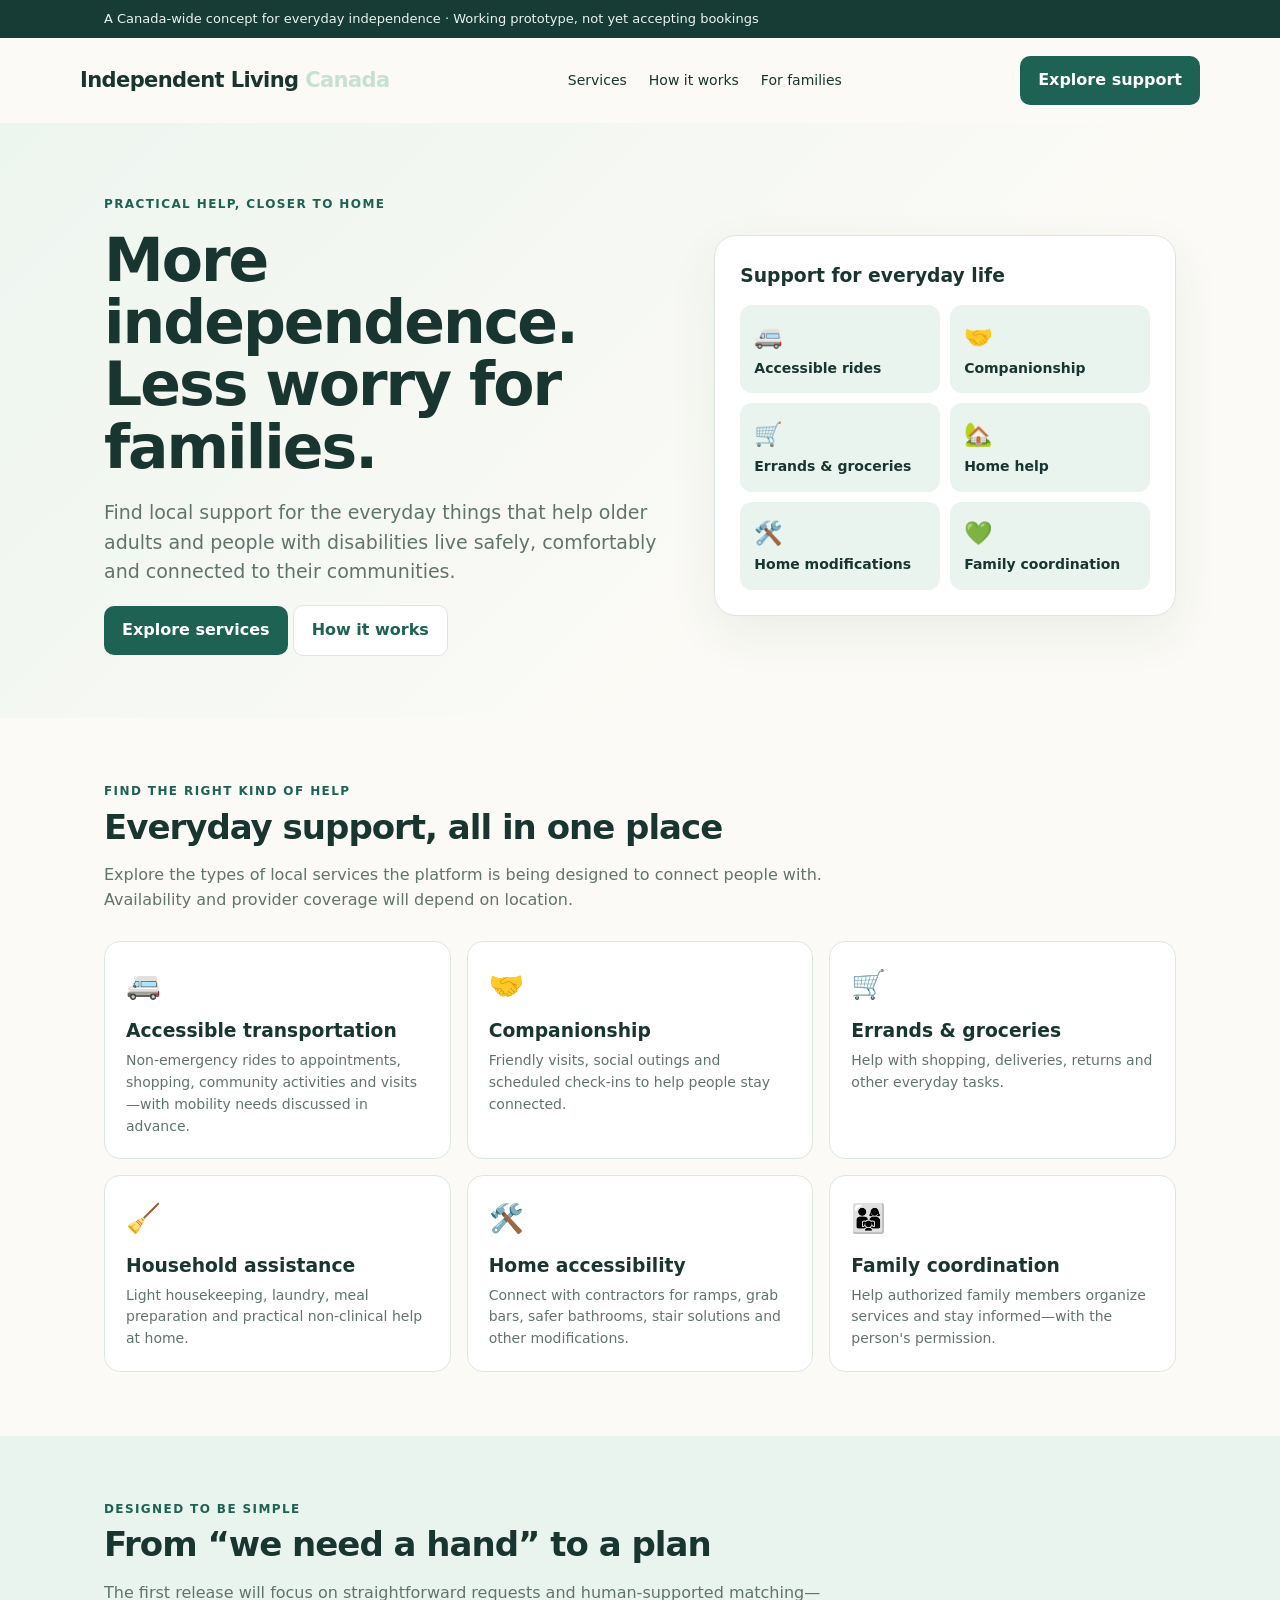
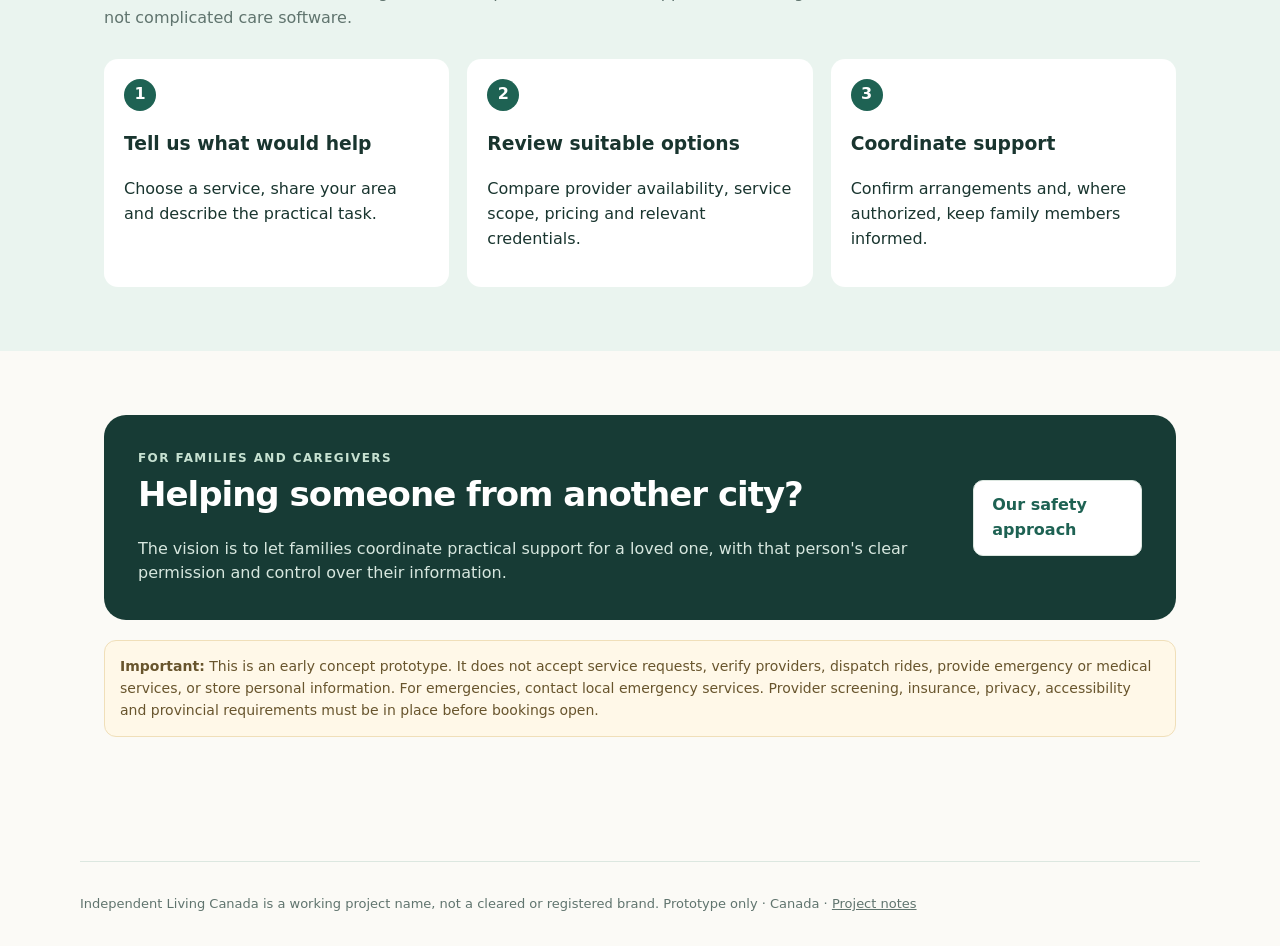
==== independent-living/prototype/index.html @ 2a0fa5d7 "Add responsive independent living service concept prototype" ====
<!doctype html>
<html lang="en-CA">
<head>
<meta charset="utf-8"><meta name="viewport" content="width=device-width,initial-scale=1">
<meta name="theme-color" content="#173b35">
<title>Independent Living Canada — Find everyday support</title>
<meta name="description" content="A concept for helping Canadians find accessible rides, companionship, errands, household help and home accessibility services.">
<style>
:root{--ink:#19352f;--muted:#60746e;--green:#1e6253;--mint:#eaf4ef;--cream:#fbfaf6;--line:#dce7e0;--gold:#d7a94c;--white:#fff}
*{box-sizing:border-box}html{scroll-behavior:smooth}body{margin:0;background:var(--cream);color:var(--ink);font:16px/1.55 system-ui,-apple-system,Segoe UI,sans-serif}a{color:inherit}button,input,select,textarea{font:inherit}.wrap{max-width:1120px;margin:auto;padding:0 24px}.top{background:#173b35;color:#eaf4ef;font-size:13px;padding:9px 0}.nav{display:flex;justify-content:space-between;align-items:center;gap:18px;padding:18px 0}.brand{font-size:21px;font-weight:850;letter-spacing:-.6px;text-decoration:none}.brand span{color:#c6e1d1}.navlinks{display:flex;gap:22px;font-size:14px}.navlinks a{text-decoration:none}.btn{display:inline-flex;align-items:center;justify-content:center;border:0;border-radius:10px;padding:12px 18px;background:var(--green);color:white;text-decoration:none;font-weight:700;cursor:pointer}.btn.secondary{background:white;color:var(--green);border:1px solid var(--line)}.hero{padding:72px 0 62px;background:linear-gradient(135deg,#edf5ef 0%,#fbfaf6 65%)}.hero-grid{display:grid;grid-template-columns:1.1fr .9fr;gap:46px;align-items:center}.eyebrow{color:var(--green);font-weight:800;text-transform:uppercase;letter-spacing:1.4px;font-size:12px}.hero h1{font-size:clamp(38px,5vw,60px);line-height:1.04;letter-spacing:-2px;margin:15px 0 20px}.hero p{font-size:19px;color:var(--muted);max-width:610px}.hero-card{background:white;border:1px solid var(--line);border-radius:22px;padding:25px;box-shadow:0 18px 50px #244c3b12}.hero-card h3{margin:0 0 15px}.quick{display:grid;grid-template-columns:1fr 1fr;gap:10px}.quick div{background:var(--mint);border-radius:12px;padding:14px;font-size:14px;font-weight:650}.quick b{display:block;font-size:23px;margin-bottom:3px}.section{padding:64px 0}.section h2{font-size:34px;letter-spacing:-1px;margin:0 0 10px}.sub{color:var(--muted);max-width:720px;margin:0 0 28px}.cards{display:grid;grid-template-columns:repeat(3,1fr);gap:16px}.card{background:white;border:1px solid var(--line);border-radius:16px;padding:21px}.ico{font-size:28px}.card h3{margin:10px 0 5px}.card p{color:var(--muted);font-size:14px;margin:0}.how{background:var(--mint)}.steps{display:grid;grid-template-columns:repeat(3,1fr);gap:18px}.step{background:white;border-radius:14px;padding:20px}.num{width:32px;height:32px;border-radius:50%;background:var(--green);color:white;display:grid;place-items:center;font-weight:800}.notice{background:#fff8e8;border:1px solid #f0dfb9;padding:15px;border-radius:12px;color:#68552d;font-size:14px}.cta{background:#173b35;color:white;border-radius:22px;padding:34px;display:flex;justify-content:space-between;align-items:center;gap:25px}.cta p{color:#d7e7df;margin-bottom:0}.footer{padding:32px 0;color:var(--muted);font-size:13px;border-top:1px solid var(--line);margin-top:60px}
@media(max-width:760px){.hero-grid{grid-template-columns:1fr}.cards,.steps{grid-template-columns:1fr 1fr}.navlinks{display:none}.hero{padding:48px 0}.cta{display:block}.cta .btn{margin-top:18px}}@media(max-width:480px){.cards,.steps{grid-template-columns:1fr}.wrap{padding:0 17px}.hero h1{letter-spacing:-1.3px}}
</style>
</head>
<body>
<div class="top"><div class="wrap">A Canada-wide concept for everyday independence · Working prototype, not yet accepting bookings</div></div>
<header class="wrap nav"><a class="brand" href="#">Independent Living <span>Canada</span></a><nav class="navlinks"><a href="#services">Services</a><a href="#how">How it works</a><a href="#families">For families</a></nav><a class="btn" href="#services">Explore support</a></header>
<main>
<section class="hero"><div class="wrap hero-grid"><div><div class="eyebrow">Practical help, closer to home</div><h1>More independence.<br>Less worry for families.</h1><p>Find local support for the everyday things that help older adults and people with disabilities live safely, comfortably and connected to their communities.</p><a class="btn" href="#services">Explore services</a> <a class="btn secondary" href="#how">How it works</a></div><aside class="hero-card"><h3>Support for everyday life</h3><div class="quick"><div><b>🚐</b>Accessible rides</div><div><b>🤝</b>Companionship</div><div><b>🛒</b>Errands & groceries</div><div><b>🏡</b>Home help</div><div><b>🛠️</b>Home modifications</div><div><b>💚</b>Family coordination</div></div></aside></div></section>
<section class="section" id="services"><div class="wrap"><div class="eyebrow">Find the right kind of help</div><h2>Everyday support, all in one place</h2><p class="sub">Explore the types of local services the platform is being designed to connect people with. Availability and provider coverage will depend on location.</p><div class="cards">
<article class="card"><div class="ico">🚐</div><h3>Accessible transportation</h3><p>Non-emergency rides to appointments, shopping, community activities and visits—with mobility needs discussed in advance.</p></article>
<article class="card"><div class="ico">🤝</div><h3>Companionship</h3><p>Friendly visits, social outings and scheduled check-ins to help people stay connected.</p></article>
<article class="card"><div class="ico">🛒</div><h3>Errands & groceries</h3><p>Help with shopping, deliveries, returns and other everyday tasks.</p></article>
<article class="card"><div class="ico">🧹</div><h3>Household assistance</h3><p>Light housekeeping, laundry, meal preparation and practical non-clinical help at home.</p></article>
<article class="card"><div class="ico">🛠️</div><h3>Home accessibility</h3><p>Connect with contractors for ramps, grab bars, safer bathrooms, stair solutions and other modifications.</p></article>
<article class="card"><div class="ico">👨‍👩‍👧</div><h3>Family coordination</h3><p>Help authorized family members organize services and stay informed—with the person's permission.</p></article>
</div></div></section>
<section class="section how" id="how"><div class="wrap"><div class="eyebrow">Designed to be simple</div><h2>From “we need a hand” to a plan</h2><p class="sub">The first release will focus on straightforward requests and human-supported matching—not complicated care software.</p><div class="steps"><div class="step"><div class="num">1</div><h3>Tell us what would help</h3><p>Choose a service, share your area and describe the practical task.</p></div><div class="step"><div class="num">2</div><h3>Review suitable options</h3><p>Compare provider availability, service scope, pricing and relevant credentials.</p></div><div class="step"><div class="num">3</div><h3>Coordinate support</h3><p>Confirm arrangements and, where authorized, keep family members informed.</p></div></div></div></section>
<section class="section" id="families"><div class="wrap"><div class="cta"><div><div class="eyebrow" style="color:#c6e1d1">For families and caregivers</div><h2>Helping someone from another city?</h2><p>The vision is to let families coordinate practical support for a loved one, with that person's clear permission and control over their information.</p></div><a class="btn secondary" href="#safety">Our safety approach</a></div><div id="safety" class="notice" style="margin-top:20px"><strong>Important:</strong> This is an early concept prototype. It does not accept service requests, verify providers, dispatch rides, provide emergency or medical services, or store personal information. For emergencies, contact local emergency services. Provider screening, insurance, privacy, accessibility and provincial requirements must be in place before bookings open.</div></div></section>
</main>
<footer class="wrap footer">Independent Living Canada is a working project name, not a cleared or registered brand. Prototype only · Canada · <a href="../README.md">Project notes</a></footer>
</body></html>
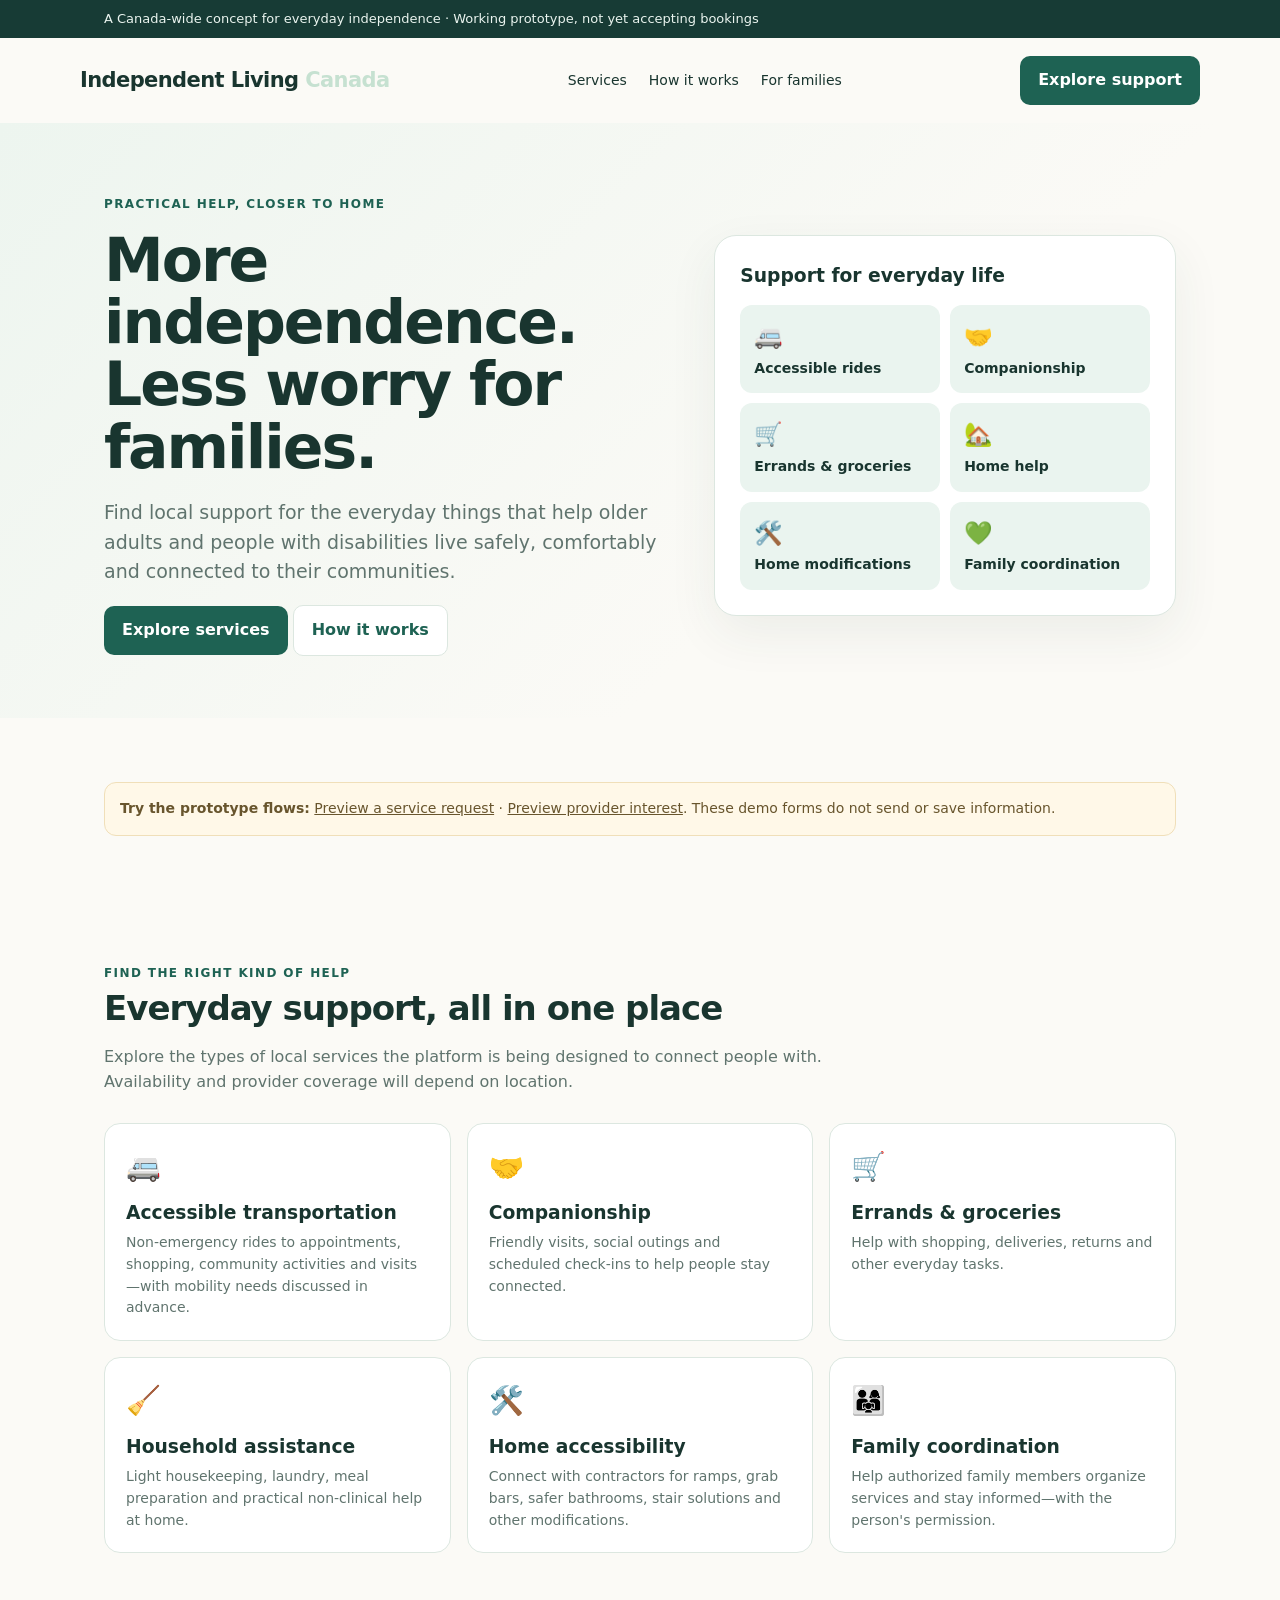
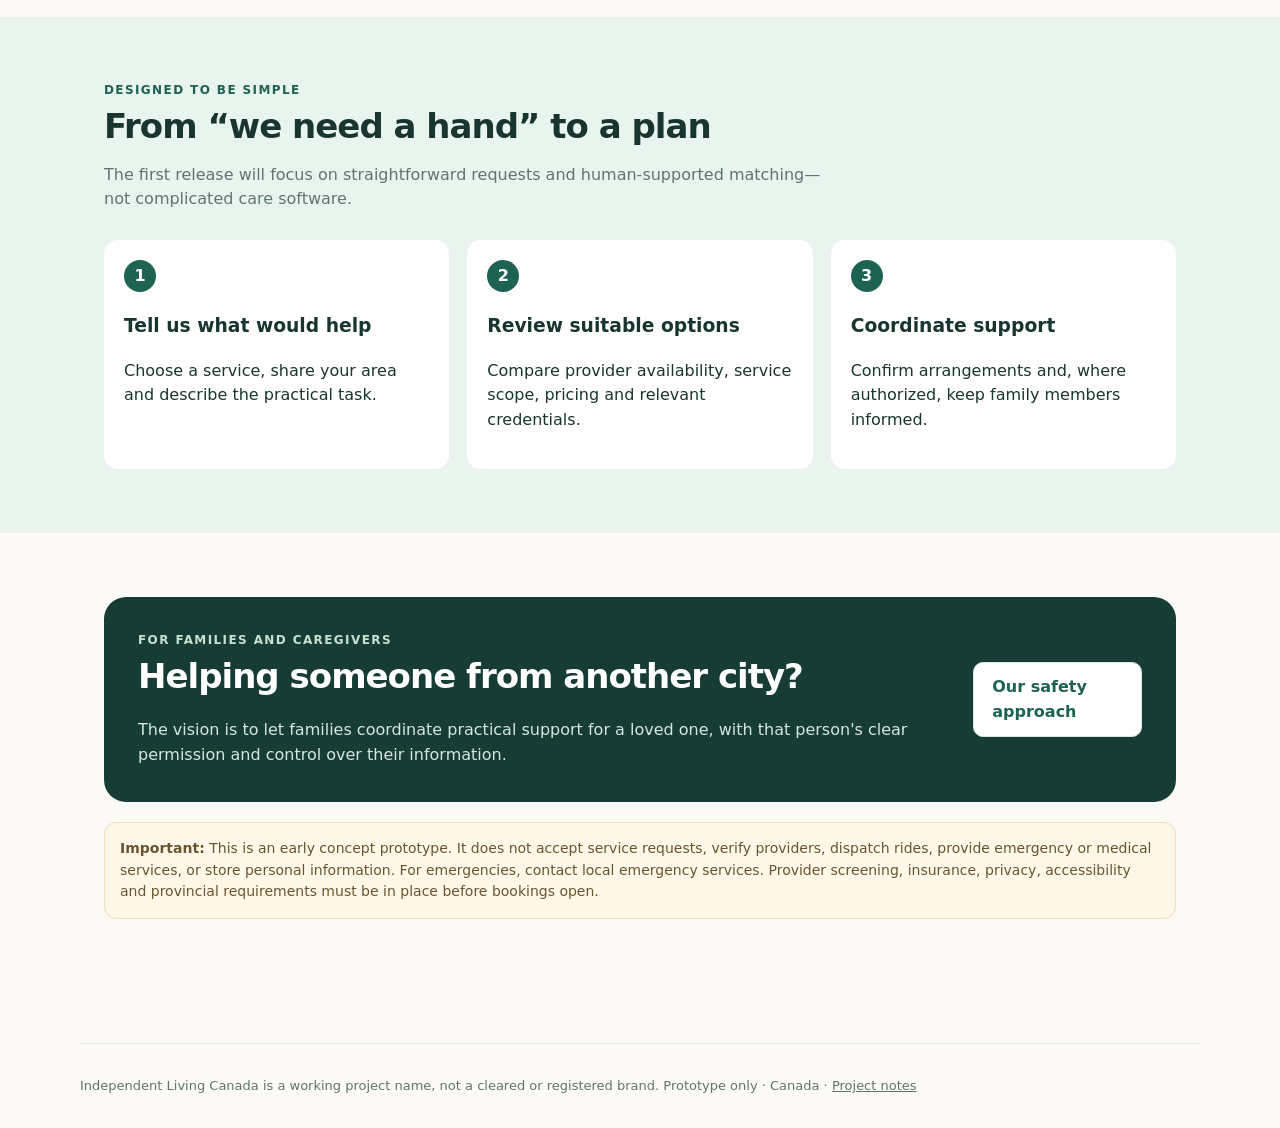
==== commit c477f7ff: "Link customer and provider intake demos from landing page" ====
--- a/independent-living/prototype/index.html
+++ b/independent-living/prototype/index.html
@@ -16,6 +16,7 @@
 <header class="wrap nav"><a class="brand" href="#">Independent Living <span>Canada</span></a><nav class="navlinks"><a href="#services">Services</a><a href="#how">How it works</a><a href="#families">For families</a></nav><a class="btn" href="#services">Explore support</a></header>
 <main>
 <section class="hero"><div class="wrap hero-grid"><div><div class="eyebrow">Practical help, closer to home</div><h1>More independence.<br>Less worry for families.</h1><p>Find local support for the everyday things that help older adults and people with disabilities live safely, comfortably and connected to their communities.</p><a class="btn" href="#services">Explore services</a> <a class="btn secondary" href="#how">How it works</a></div><aside class="hero-card"><h3>Support for everyday life</h3><div class="quick"><div><b>🚐</b>Accessible rides</div><div><b>🤝</b>Companionship</div><div><b>🛒</b>Errands & groceries</div><div><b>🏡</b>Home help</div><div><b>🛠️</b>Home modifications</div><div><b>💚</b>Family coordination</div></div></aside></div></section>
+<section class="section"><div class="wrap"><div class="notice"><strong>Try the prototype flows:</strong> <a href="request-support.html">Preview a service request</a> · <a href="provider-interest.html">Preview provider interest</a>. These demo forms do not send or save information.</div></div></section>
 <section class="section" id="services"><div class="wrap"><div class="eyebrow">Find the right kind of help</div><h2>Everyday support, all in one place</h2><p class="sub">Explore the types of local services the platform is being designed to connect people with. Availability and provider coverage will depend on location.</p><div class="cards">
 <article class="card"><div class="ico">🚐</div><h3>Accessible transportation</h3><p>Non-emergency rides to appointments, shopping, community activities and visits—with mobility needs discussed in advance.</p></article>
 <article class="card"><div class="ico">🤝</div><h3>Companionship</h3><p>Friendly visits, social outings and scheduled check-ins to help people stay connected.</p></article>
